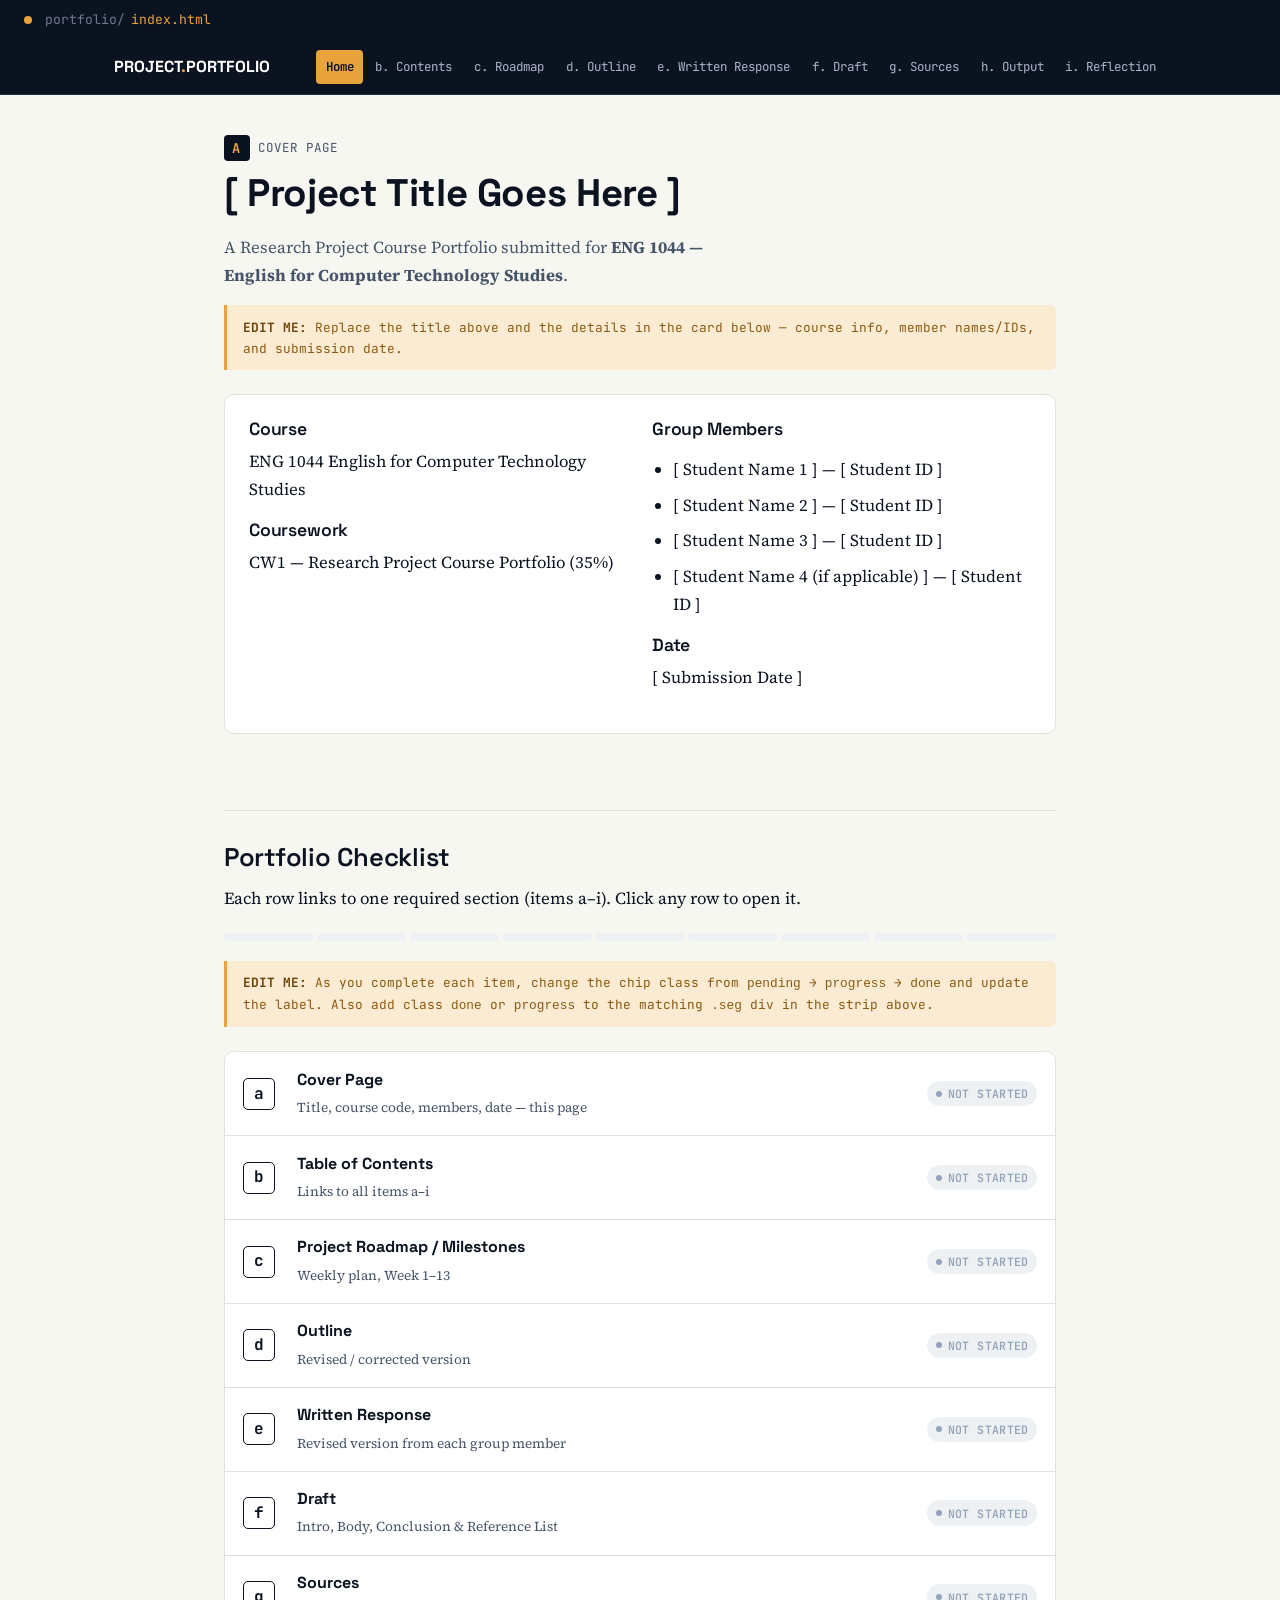
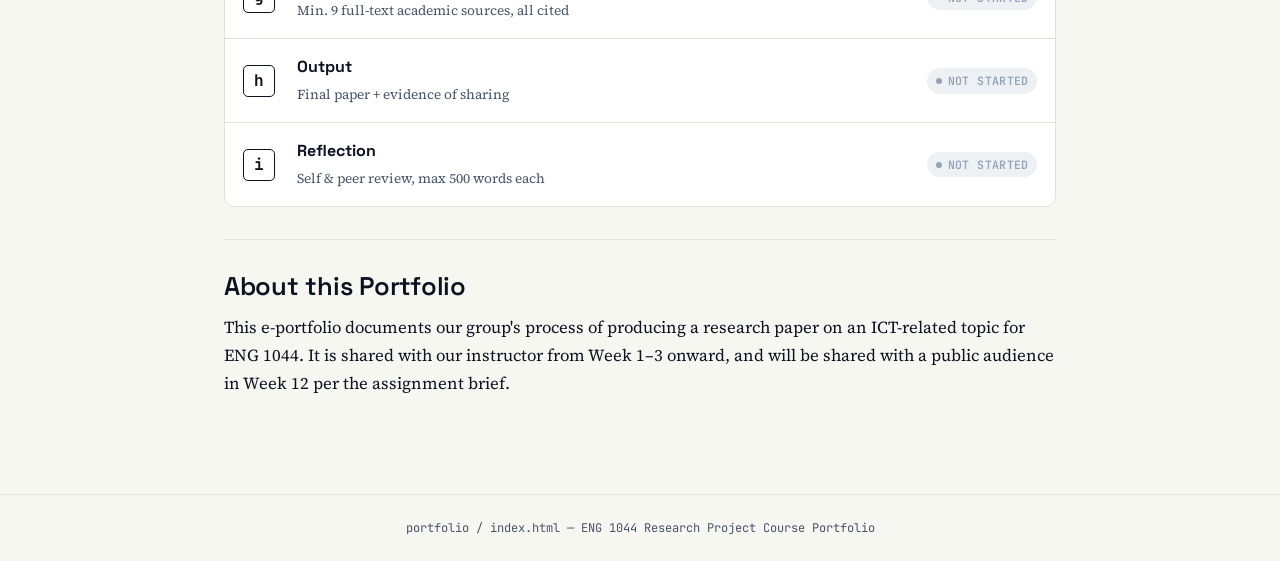
==== index.html @ fdf3e879 "Add files via upload" ====
<!DOCTYPE html>
<html lang="en">
<head>
<meta charset="UTF-8">
<meta name="viewport" content="width=device-width, initial-scale=1.0">
<title>Home — ENG 1044 Portfolio</title>
<link rel="stylesheet" href="styles.css">
<script>window.CURRENT_PAGE='home'; window.CURRENT_PATH='portfolio/index.html';</script>
</head>
<body>
<div id="topbar-mount"></div>
<div id="nav-mount"></div>
<main>

  <!-- ======= (a) COVER PAGE ======= -->
  <section class="page-header" style="border-bottom:none;margin-bottom:1rem;">
    <div class="eyebrow"><span class="letter-badge">a</span> Cover Page</div>
    <h1>[ Project Title Goes Here ]</h1>
    <p class="lede">A Research Project Course Portfolio submitted for <strong>ENG 1044 — English for Computer Technology Studies</strong>.</p>
    <div class="edit-note"><strong>EDIT ME:</strong> Replace the title above and the details in the card below — course info, member names/IDs, and submission date.</div>
    <div class="card">
      <div class="grid-2">
        <div>
          <h3>Course</h3><p>ENG 1044 English for Computer Technology Studies</p>
          <h3>Coursework</h3><p>CW1 — Research Project Course Portfolio (35%)</p>
        </div>
        <div>
          <h3>Group Members</h3>
          <ul class="styled">
            <li>[ Student Name 1 ] — [ Student ID ]</li>
            <li>[ Student Name 2 ] — [ Student ID ]</li>
            <li>[ Student Name 3 ] — [ Student ID ]</li>
            <li>[ Student Name 4 (if applicable) ] — [ Student ID ]</li>
          </ul>
          <h3>Date</h3><p>[ Submission Date ]</p>
        </div>
      </div>
    </div>
  </section>

  <hr class="div">

  <!-- ======= PORTFOLIO CHECKLIST LEDGER ======= -->
  <section>
    <h2>Portfolio Checklist</h2>
    <p class="lede">Each row links to one required section (items a–i). Click any row to open it.</p>

    <div class="progress-strip" aria-hidden="true">
      <div class="seg"></div><div class="seg"></div><div class="seg"></div>
      <div class="seg"></div><div class="seg"></div><div class="seg"></div>
      <div class="seg"></div><div class="seg"></div><div class="seg"></div>
    </div>
    <div class="edit-note"><strong>EDIT ME:</strong> As you complete each item, change the chip class from <code>pending</code> → <code>progress</code> → <code>done</code> and update the label. Also add class <code>done</code> or <code>progress</code> to the matching <code>.seg</code> div in the strip above.</div>

    <div class="ledger">
      <a class="ledger-row" href="index.html">
        <span class="ledger-letter">a</span>
        <span class="ledger-text"><strong>Cover Page</strong><small>Title, course code, members, date — this page</small></span>
        <span class="chip pending">Not started</span>
      </a>
      <a class="ledger-row" href="b-toc.html">
        <span class="ledger-letter">b</span>
        <span class="ledger-text"><strong>Table of Contents</strong><small>Links to all items a–i</small></span>
        <span class="chip pending">Not started</span>
      </a>
      <a class="ledger-row" href="c-roadmap.html">
        <span class="ledger-letter">c</span>
        <span class="ledger-text"><strong>Project Roadmap / Milestones</strong><small>Weekly plan, Week 1–13</small></span>
        <span class="chip pending">Not started</span>
      </a>
      <a class="ledger-row" href="d-outline.html">
        <span class="ledger-letter">d</span>
        <span class="ledger-text"><strong>Outline</strong><small>Revised / corrected version</small></span>
        <span class="chip pending">Not started</span>
      </a>
      <a class="ledger-row" href="e-written-response.html">
        <span class="ledger-letter">e</span>
        <span class="ledger-text"><strong>Written Response</strong><small>Revised version from each group member</small></span>
        <span class="chip pending">Not started</span>
      </a>
      <a class="ledger-row" href="f-draft.html">
        <span class="ledger-letter">f</span>
        <span class="ledger-text"><strong>Draft</strong><small>Intro, Body, Conclusion &amp; Reference List</small></span>
        <span class="chip pending">Not started</span>
      </a>
      <a class="ledger-row" href="g-sources.html">
        <span class="ledger-letter">g</span>
        <span class="ledger-text"><strong>Sources</strong><small>Min. 9 full-text academic sources, all cited</small></span>
        <span class="chip pending">Not started</span>
      </a>
      <a class="ledger-row" href="h-output.html">
        <span class="ledger-letter">h</span>
        <span class="ledger-text"><strong>Output</strong><small>Final paper + evidence of sharing</small></span>
        <span class="chip pending">Not started</span>
      </a>
      <a class="ledger-row" href="i-reflection.html">
        <span class="ledger-letter">i</span>
        <span class="ledger-text"><strong>Reflection</strong><small>Self &amp; peer review, max 500 words each</small></span>
        <span class="chip pending">Not started</span>
      </a>
    </div>
  </section>

  <hr class="div">

  <section>
    <h2>About this Portfolio</h2>
    <p>This e-portfolio documents our group's process of producing a research paper on an ICT-related topic for ENG 1044. It is shared with our instructor from Week 1–3 onward, and will be shared with a public audience in Week 12 per the assignment brief.</p>
  </section>

</main>
<footer class="sitefoot">portfolio / index.html — ENG 1044 Research Project Course Portfolio</footer>
<script src="nav.js"></script>
</body>
</html>
---- styles.css ----
@import url('https://fonts.googleapis.com/css2?family=Space+Grotesk:wght@400;500;600;700&family=Source+Serif+4:opsz,wght@8..60,400;8..60,600&family=JetBrains+Mono:wght@400;500;600&display=swap');

:root {
  --ink: #0B1220;
  --ink-soft: #1B2A41;
  --paper: #F7F7F2;
  --paper-dim: #EFEFE8;
  --line: #E2E2DC;
  --slate: #475569;
  --accent: #E8A33D;
  --accent-dim: #FBEBD2;
  --good: #2F855A;
  --good-dim: #DCEEE3;
  --warn: #B45309;
  --warn-dim: #FBEBD2;
  --pending: #94A3B8;
  --pending-dim: #EEF1F4;
  --font-display: 'Space Grotesk', sans-serif;
  --font-body: 'Source Serif 4', serif;
  --font-mono: 'JetBrains Mono', monospace;
}

* { box-sizing: border-box; }
html { scroll-behavior: smooth; }
body { margin: 0; background: var(--paper); color: var(--ink); font-family: var(--font-body); font-size: 1.05rem; line-height: 1.65; -webkit-font-smoothing: antialiased; }
h1, h2, h3 { font-family: var(--font-display); color: var(--ink); line-height: 1.15; margin: 0 0 0.5em; letter-spacing: -0.01em; }
h1 { font-size: clamp(1.8rem, 3vw, 2.4rem); font-weight: 700; }
h2 { font-size: clamp(1.2rem, 2vw, 1.6rem); font-weight: 600; }
h3 { font-size: 1.1rem; font-weight: 600; }
p { margin: 0 0 1em; }
a { color: var(--ink); text-decoration-color: var(--accent); text-decoration-thickness: 2px; }
a:hover { color: var(--warn); }
::selection { background: var(--accent-dim); }
a:focus-visible { outline: 2px solid var(--accent); outline-offset: 2px; }

/* TOP BAR */
.topbar { background: var(--ink); color: #C9D1DD; font-family: var(--font-mono); font-size: 0.82rem; padding: 0.55rem 1.5rem; display: flex; align-items: center; gap: 0.4rem; flex-wrap: wrap; }
.topbar-dot { width: 8px; height: 8px; border-radius: 50%; background: var(--accent); display: inline-block; margin-right: 0.4rem; flex-shrink: 0; }
.path-seg { color: #6B7A91; }
.path-current { color: var(--accent); }

/* NAV */
nav.sitenav { background: var(--ink); border-bottom: 1px solid #20304A; position: sticky; top: 0; z-index: 50; }
.nav-inner { max-width: 1100px; margin: 0 auto; padding: 0 1.5rem; display: flex; align-items: center; justify-content: space-between; flex-wrap: wrap; gap: 0.5rem 1rem; }
.nav-brand { font-family: var(--font-display); font-weight: 700; color: #fff; font-size: 1rem; padding: 0.9rem 0; text-decoration: none; white-space: nowrap; }
.nav-brand span { color: var(--accent); }
.nav-links { display: flex; flex-wrap: wrap; gap: 0.15rem; padding: 0.5rem 0; }
.nav-links a { font-family: var(--font-mono); font-size: 0.78rem; color: #A9B6C9; text-decoration: none; padding: 0.4rem 0.6rem; border-radius: 4px; white-space: nowrap; }
.nav-links a:hover { color: #fff; background: #16233A; }
.nav-links a.active { color: var(--ink); background: var(--accent); font-weight: 600; }

/* MAIN */
main { max-width: 880px; margin: 0 auto; padding: 2.5rem 1.5rem 5rem; }
.page-header { border-bottom: 2px solid var(--ink); padding-bottom: 1.25rem; margin-bottom: 2rem; }
.page-header p.lede { font-size: 1.05rem; color: var(--slate); margin: 0.6rem 0 0; max-width: 60ch; }

/* EYEBROW */
.eyebrow { font-family: var(--font-mono); font-size: 0.78rem; text-transform: uppercase; letter-spacing: 0.08em; color: var(--slate); display: flex; align-items: center; gap: 0.5rem; margin-bottom: 0.6rem; }
.letter-badge { display: inline-flex; align-items: center; justify-content: center; width: 1.6rem; height: 1.6rem; background: var(--ink); color: var(--accent); font-weight: 700; border-radius: 4px; font-size: 0.85rem; flex-shrink: 0; }

/* CHIP — always inline-flex, never block */
.chip { display: inline-flex; align-items: center; gap: 0.35rem; font-family: var(--font-mono); font-size: 0.72rem; font-weight: 600; padding: 0.2rem 0.55rem; border-radius: 999px; text-transform: uppercase; letter-spacing: 0.03em; vertical-align: middle; white-space: nowrap; }
.chip::before { content: ''; width: 6px; height: 6px; border-radius: 50%; background: currentColor; flex-shrink: 0; }
.chip.done { background: var(--good-dim); color: var(--good); }
.chip.progress { background: var(--warn-dim); color: var(--warn); }
.chip.pending { background: var(--pending-dim); color: var(--pending); }

/* EDIT NOTE */
.edit-note { background: var(--accent-dim); border-left: 3px solid var(--accent); padding: 0.7rem 1rem; font-family: var(--font-mono); font-size: 0.8rem; color: #8A5A12; margin: 1rem 0 1.5rem; border-radius: 0 6px 6px 0; }
.edit-note strong { color: #6B4309; }

/* CARD */
.card { background: #fff; border: 1px solid var(--line); border-radius: 10px; padding: 1.5rem; margin-bottom: 1.5rem; }
.card > h3:first-child { margin-top: 0; }

/* PANEL DARK */
.panel-dark { background: var(--ink); color: #DCE3EE; border-radius: 10px; padding: 1.5rem; margin-bottom: 1.5rem; }
.panel-dark h3 { color: #fff; margin-top: 0; }

/* TABLE */
table.data { width: 100%; border-collapse: collapse; margin: 1rem 0 1.5rem; font-size: 0.95rem; }
table.data caption { text-align: left; font-family: var(--font-mono); font-size: 0.78rem; color: var(--slate); margin-bottom: 0.5rem; }
table.data th, table.data td { border: 1px solid var(--line); padding: 0.65rem 0.8rem; text-align: left; vertical-align: top; }
table.data th { background: var(--ink); color: #fff; font-family: var(--font-display); font-weight: 600; font-size: 0.85rem; }
table.data tr:nth-child(even) td { background: var(--paper-dim); }

/* LEDGER */
.ledger { border: 1px solid var(--line); border-radius: 10px; overflow: hidden; background: #fff; }
.ledger-row { display: grid; grid-template-columns: 2.4rem 1fr auto; gap: 1rem; align-items: center; padding: 0.9rem 1.1rem; border-bottom: 1px solid var(--line); text-decoration: none; color: var(--ink); transition: background 0.15s; }
.ledger-row:last-child { border-bottom: none; }
.ledger-row:hover { background: var(--paper-dim); }
.ledger-letter { font-family: var(--font-mono); font-weight: 700; font-size: 1rem; width: 2rem; height: 2rem; display: flex; align-items: center; justify-content: center; border: 1.5px solid var(--ink); border-radius: 5px; flex-shrink: 0; }
.ledger-text strong { display: block; font-family: var(--font-display); font-size: 1rem; }
.ledger-text small { color: var(--slate); font-size: 0.85rem; }

/* PROGRESS STRIP */
.progress-strip { display: flex; gap: 4px; margin: 1.25rem 0; }
.progress-strip .seg { flex: 1; height: 8px; border-radius: 4px; background: var(--pending-dim); }
.progress-strip .seg.done { background: var(--good); }
.progress-strip .seg.progress { background: var(--accent); }

/* TIMELINE */
.timeline { position: relative; padding-left: 2rem; border-left: 2px solid var(--line); margin: 1.5rem 0; }
.timeline-item { position: relative; margin-bottom: 1.8rem; }
.timeline-item::before { content: ''; position: absolute; left: -2.45rem; top: 0.25rem; width: 12px; height: 12px; border-radius: 50%; background: var(--accent); border: 2px solid var(--ink); }
.timeline-week { font-family: var(--font-mono); font-size: 0.78rem; color: var(--slate); text-transform: uppercase; letter-spacing: 0.04em; margin-bottom: 0.2rem; }
.timeline-item h3 { margin-bottom: 0.3rem; }

/* FOOTER */
footer.sitefoot { border-top: 1px solid var(--line); padding: 1.5rem; text-align: center; font-family: var(--font-mono); font-size: 0.75rem; color: var(--slate); }

/* UTILS */
.grid-2 { display: grid; grid-template-columns: 1fr 1fr; gap: 1.5rem; }
@media (max-width: 700px) { .grid-2 { grid-template-columns: 1fr; } }
.btn { display: inline-flex; align-items: center; gap: 0.4rem; font-family: var(--font-mono); font-size: 0.82rem; font-weight: 600; background: var(--ink); color: #fff; padding: 0.55rem 1rem; border-radius: 6px; text-decoration: none; }
.btn:hover { background: var(--ink-soft); color: #fff; }
.btn.outline { background: transparent; color: var(--ink); border: 1.5px solid var(--ink); }
.tag-list { display: flex; flex-wrap: wrap; gap: 0.5rem; margin: 0.4rem 0 1rem; }
.tag { font-family: var(--font-mono); font-size: 0.72rem; background: var(--paper-dim); border: 1px solid var(--line); padding: 0.2rem 0.55rem; border-radius: 999px; color: var(--slate); }
hr.div { border: none; border-top: 1px solid var(--line); margin: 2rem 0; }
ul.styled, ol.styled { padding-left: 1.3rem; }
ul.styled li, ol.styled li { margin-bottom: 0.5rem; }
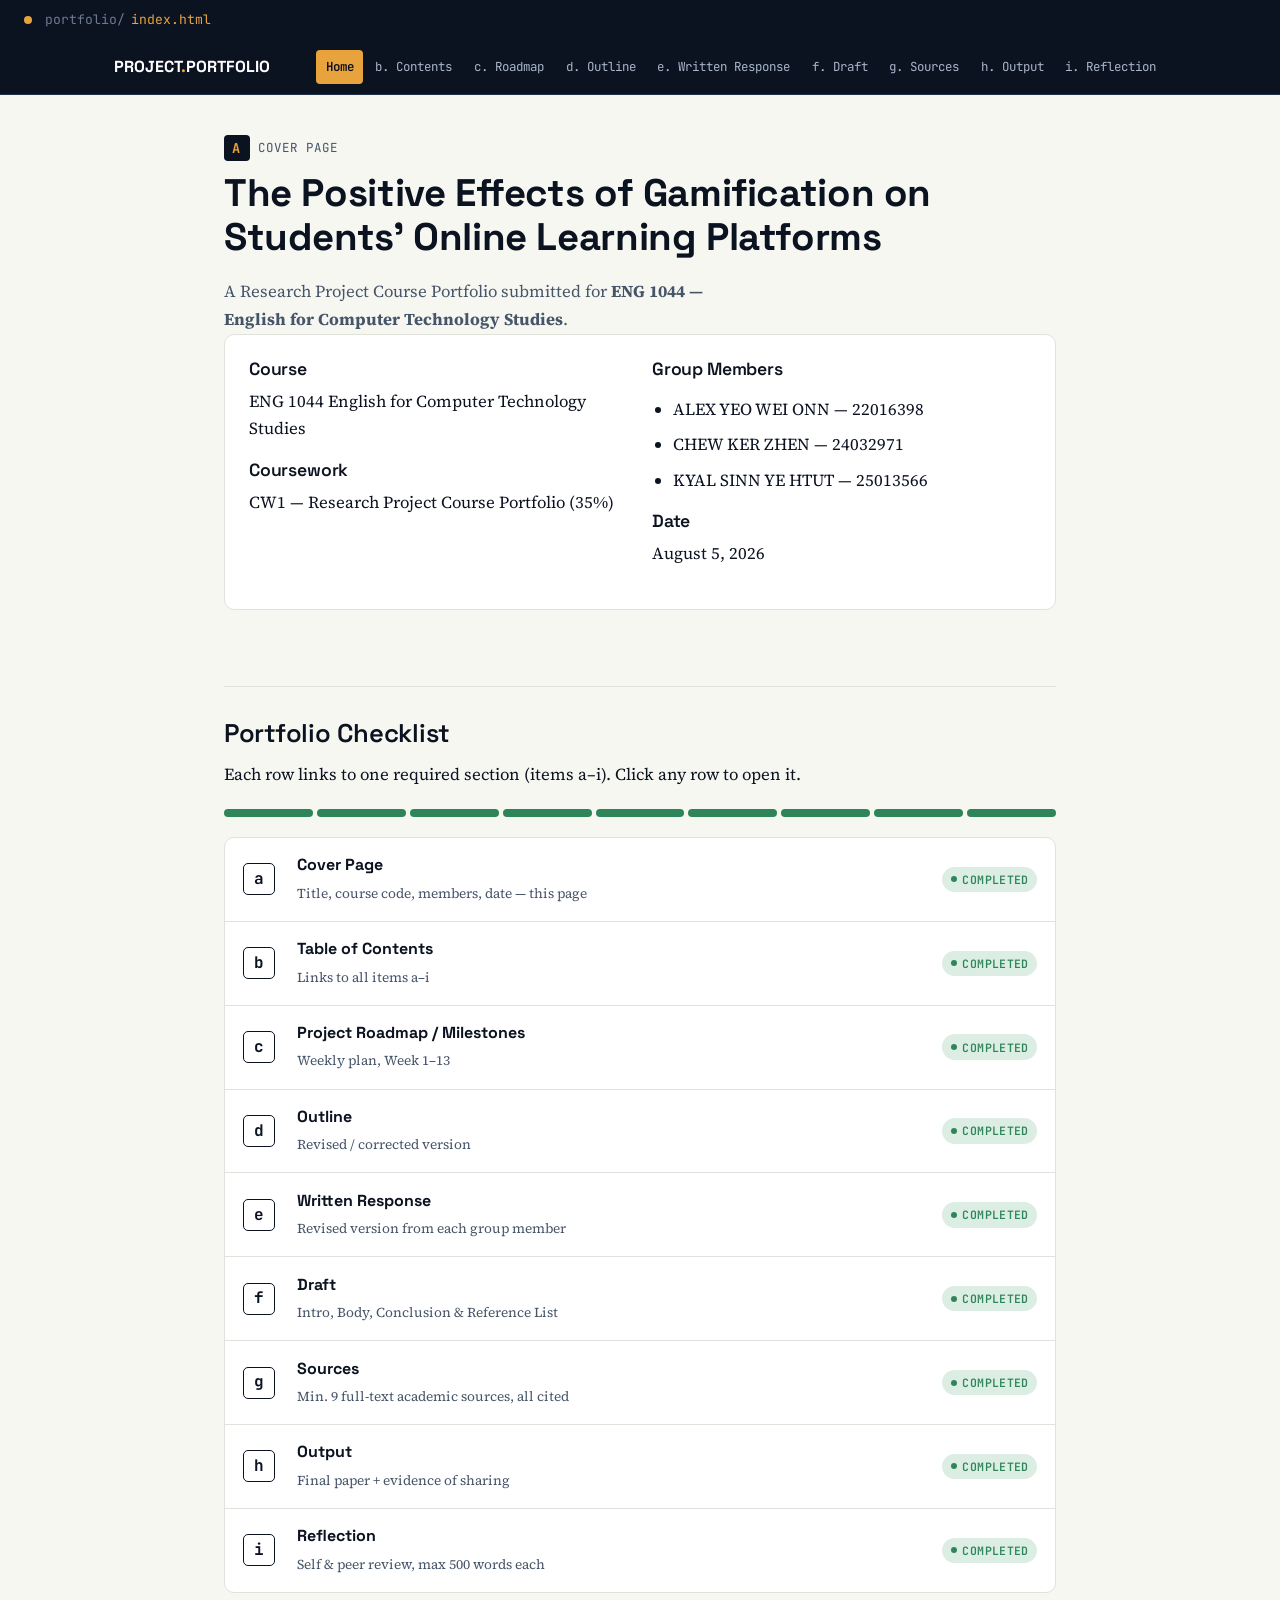
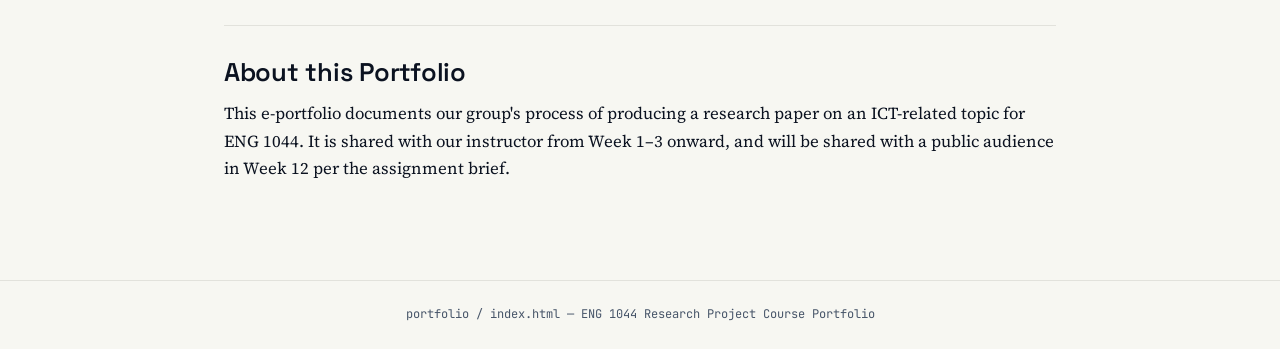
==== commit 69f08311: "Update cover page title and group member details" ====
--- a/index.html
+++ b/index.html
@@ -15,9 +15,8 @@
   <!-- ======= (a) COVER PAGE ======= -->
   <section class="page-header" style="border-bottom:none;margin-bottom:1rem;">
     <div class="eyebrow"><span class="letter-badge">a</span> Cover Page</div>
-    <h1>[ Project Title Goes Here ]</h1>
+    <h1>The Positive Effects of Gamification on Students' Online Learning Platforms</h1>
     <p class="lede">A Research Project Course Portfolio submitted for <strong>ENG 1044 — English for Computer Technology Studies</strong>.</p>
-    <div class="edit-note"><strong>EDIT ME:</strong> Replace the title above and the details in the card below — course info, member names/IDs, and submission date.</div>
     <div class="card">
       <div class="grid-2">
         <div>
@@ -27,12 +26,11 @@
         <div>
           <h3>Group Members</h3>
           <ul class="styled">
-            <li>[ Student Name 1 ] — [ Student ID ]</li>
-            <li>[ Student Name 2 ] — [ Student ID ]</li>
-            <li>[ Student Name 3 ] — [ Student ID ]</li>
-            <li>[ Student Name 4 (if applicable) ] — [ Student ID ]</li>
+            <li>ALEX YEO WEI ONN — 22016398</li>
+            <li>CHEW KER ZHEN — 24032971</li>
+            <li>KYAL SINN YE HTUT — 25013566</li>
           </ul>
-          <h3>Date</h3><p>[ Submission Date ]</p>
+          <h3>Date</h3><p>August 5, 2026</p>
         </div>
       </div>
     </div>
@@ -46,57 +44,56 @@
     <p class="lede">Each row links to one required section (items a–i). Click any row to open it.</p>
 
     <div class="progress-strip" aria-hidden="true">
-      <div class="seg"></div><div class="seg"></div><div class="seg"></div>
-      <div class="seg"></div><div class="seg"></div><div class="seg"></div>
-      <div class="seg"></div><div class="seg"></div><div class="seg"></div>
+      <div class="seg done"></div><div class="seg done"></div><div class="seg done"></div>
+      <div class="seg done"></div><div class="seg done"></div><div class="seg done"></div>
+      <div class="seg done"></div><div class="seg done"></div><div class="seg done"></div>
     </div>
-    <div class="edit-note"><strong>EDIT ME:</strong> As you complete each item, change the chip class from <code>pending</code> → <code>progress</code> → <code>done</code> and update the label. Also add class <code>done</code> or <code>progress</code> to the matching <code>.seg</code> div in the strip above.</div>
 
     <div class="ledger">
       <a class="ledger-row" href="index.html">
         <span class="ledger-letter">a</span>
         <span class="ledger-text"><strong>Cover Page</strong><small>Title, course code, members, date — this page</small></span>
-        <span class="chip pending">Not started</span>
+        <span class="chip done">Completed</span>
       </a>
       <a class="ledger-row" href="b-toc.html">
         <span class="ledger-letter">b</span>
         <span class="ledger-text"><strong>Table of Contents</strong><small>Links to all items a–i</small></span>
-        <span class="chip pending">Not started</span>
+        <span class="chip done">Completed</span>
       </a>
       <a class="ledger-row" href="c-roadmap.html">
         <span class="ledger-letter">c</span>
         <span class="ledger-text"><strong>Project Roadmap / Milestones</strong><small>Weekly plan, Week 1–13</small></span>
-        <span class="chip pending">Not started</span>
+        <span class="chip done">Completed</span>
       </a>
       <a class="ledger-row" href="d-outline.html">
         <span class="ledger-letter">d</span>
         <span class="ledger-text"><strong>Outline</strong><small>Revised / corrected version</small></span>
-        <span class="chip pending">Not started</span>
+        <span class="chip done">Completed</span>
       </a>
       <a class="ledger-row" href="e-written-response.html">
         <span class="ledger-letter">e</span>
         <span class="ledger-text"><strong>Written Response</strong><small>Revised version from each group member</small></span>
-        <span class="chip pending">Not started</span>
+        <span class="chip done">Completed</span>
       </a>
       <a class="ledger-row" href="f-draft.html">
         <span class="ledger-letter">f</span>
         <span class="ledger-text"><strong>Draft</strong><small>Intro, Body, Conclusion &amp; Reference List</small></span>
-        <span class="chip pending">Not started</span>
+        <span class="chip done">Completed</span>
       </a>
       <a class="ledger-row" href="g-sources.html">
         <span class="ledger-letter">g</span>
         <span class="ledger-text"><strong>Sources</strong><small>Min. 9 full-text academic sources, all cited</small></span>
-        <span class="chip pending">Not started</span>
+        <span class="chip done">Completed</span>
       </a>
       <a class="ledger-row" href="h-output.html">
         <span class="ledger-letter">h</span>
         <span class="ledger-text"><strong>Output</strong><small>Final paper + evidence of sharing</small></span>
-        <span class="chip pending">Not started</span>
+        <span class="chip done">Completed</span>
       </a>
       <a class="ledger-row" href="i-reflection.html">
         <span class="ledger-letter">i</span>
         <span class="ledger-text"><strong>Reflection</strong><small>Self &amp; peer review, max 500 words each</small></span>
-        <span class="chip pending">Not started</span>
+        <span class="chip done">Completed</span>
       </a>
     </div>
   </section>
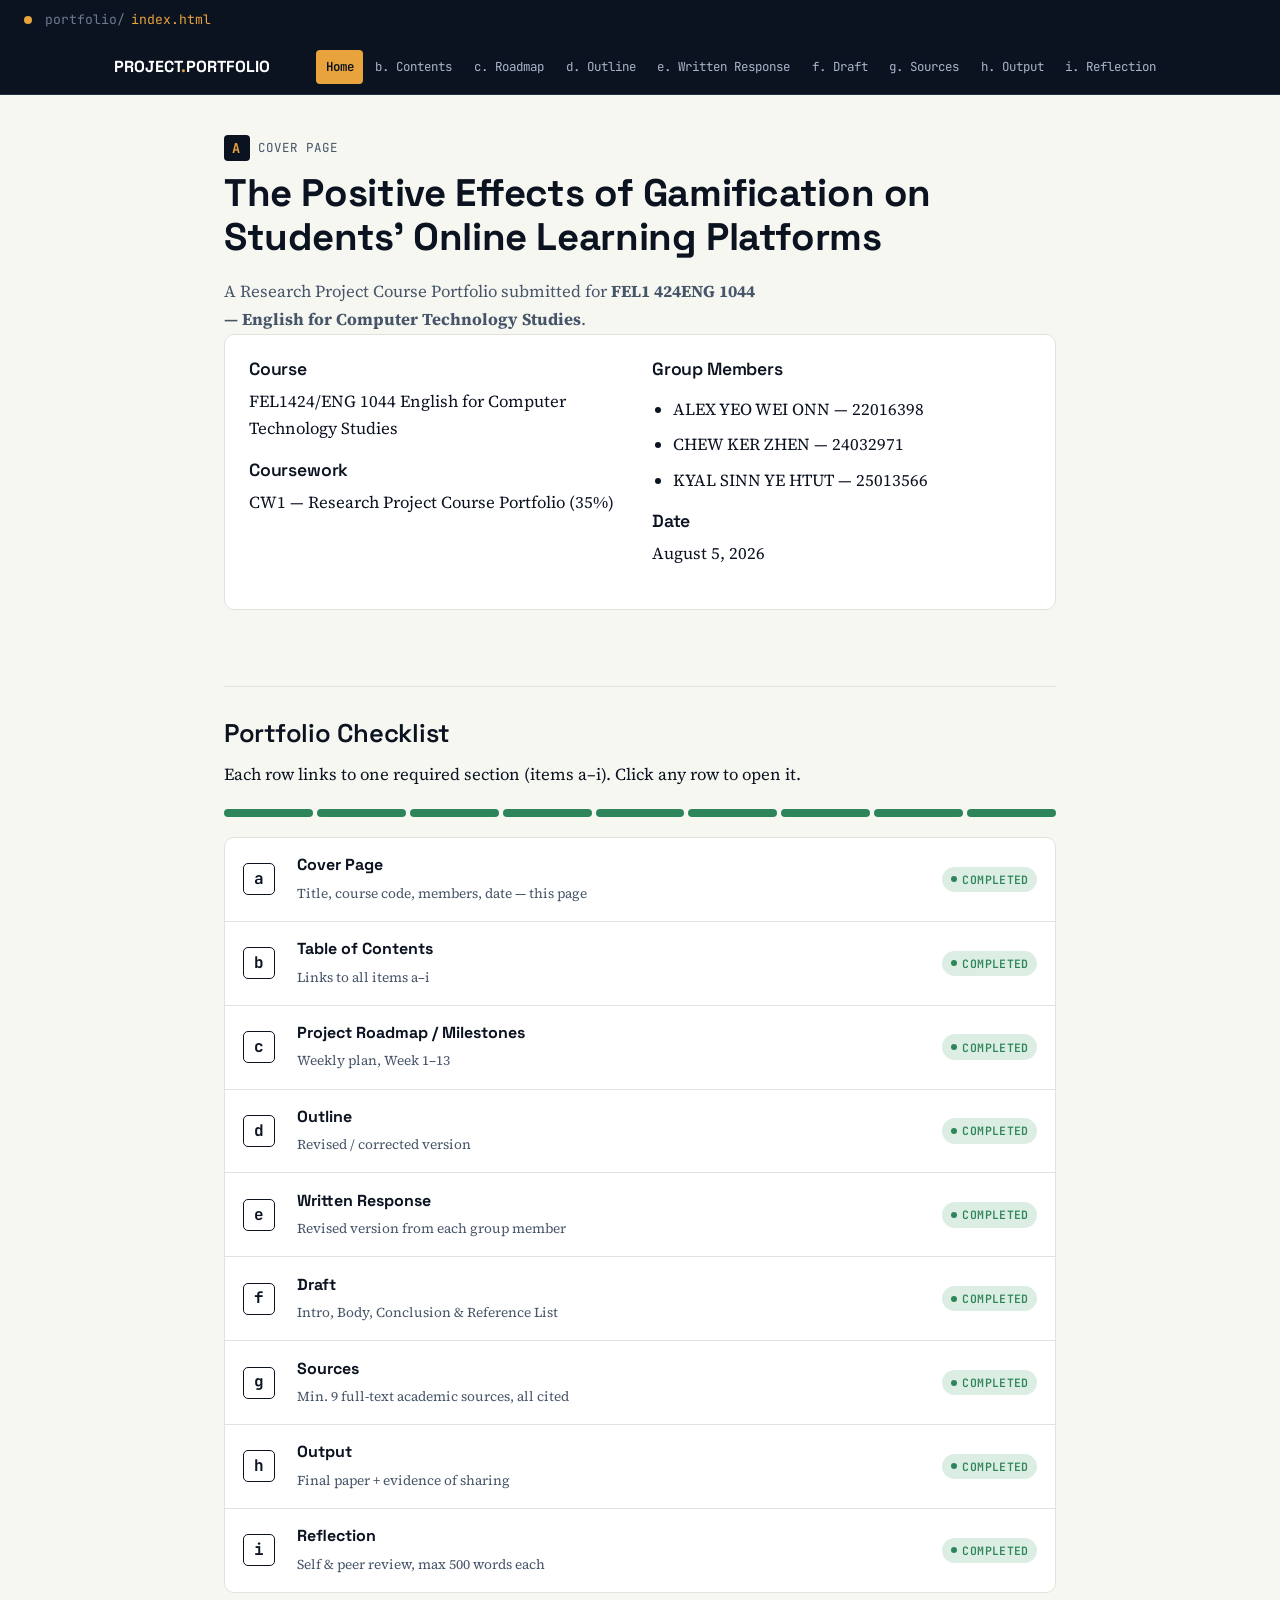
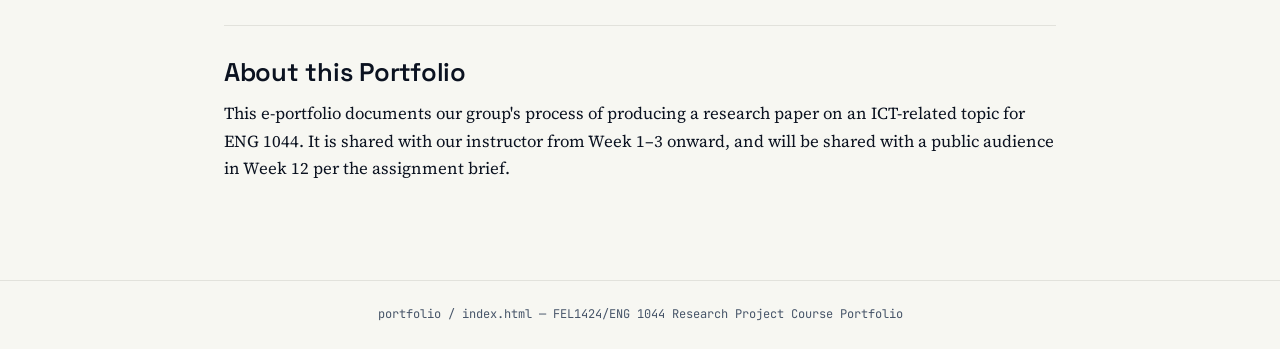
==== commit e52459a9: "Update course title and footer in index.html" ====
--- a/index.html
+++ b/index.html
@@ -3,7 +3,7 @@
 <head>
 <meta charset="UTF-8">
 <meta name="viewport" content="width=device-width, initial-scale=1.0">
-<title>Home — ENG 1044 Portfolio</title>
+<title>Home — FEL1424/ENG 1044 Portfolio</title>
 <link rel="stylesheet" href="styles.css">
 <script>window.CURRENT_PAGE='home'; window.CURRENT_PATH='portfolio/index.html';</script>
 </head>
@@ -16,11 +16,11 @@
   <section class="page-header" style="border-bottom:none;margin-bottom:1rem;">
     <div class="eyebrow"><span class="letter-badge">a</span> Cover Page</div>
     <h1>The Positive Effects of Gamification on Students' Online Learning Platforms</h1>
-    <p class="lede">A Research Project Course Portfolio submitted for <strong>ENG 1044 — English for Computer Technology Studies</strong>.</p>
+    <p class="lede">A Research Project Course Portfolio submitted for <strong>FEL1 424ENG 1044 — English for Computer Technology Studies</strong>.</p>
     <div class="card">
       <div class="grid-2">
         <div>
-          <h3>Course</h3><p>ENG 1044 English for Computer Technology Studies</p>
+          <h3>Course</h3><p>FEL1424/ENG 1044 English for Computer Technology Studies</p>
           <h3>Coursework</h3><p>CW1 — Research Project Course Portfolio (35%)</p>
         </div>
         <div>
@@ -106,7 +106,7 @@
   </section>
 
 </main>
-<footer class="sitefoot">portfolio / index.html — ENG 1044 Research Project Course Portfolio</footer>
+<footer class="sitefoot">portfolio / index.html — FEL1424/ENG 1044 Research Project Course Portfolio</footer>
 <script src="nav.js"></script>
 </body>
 </html>
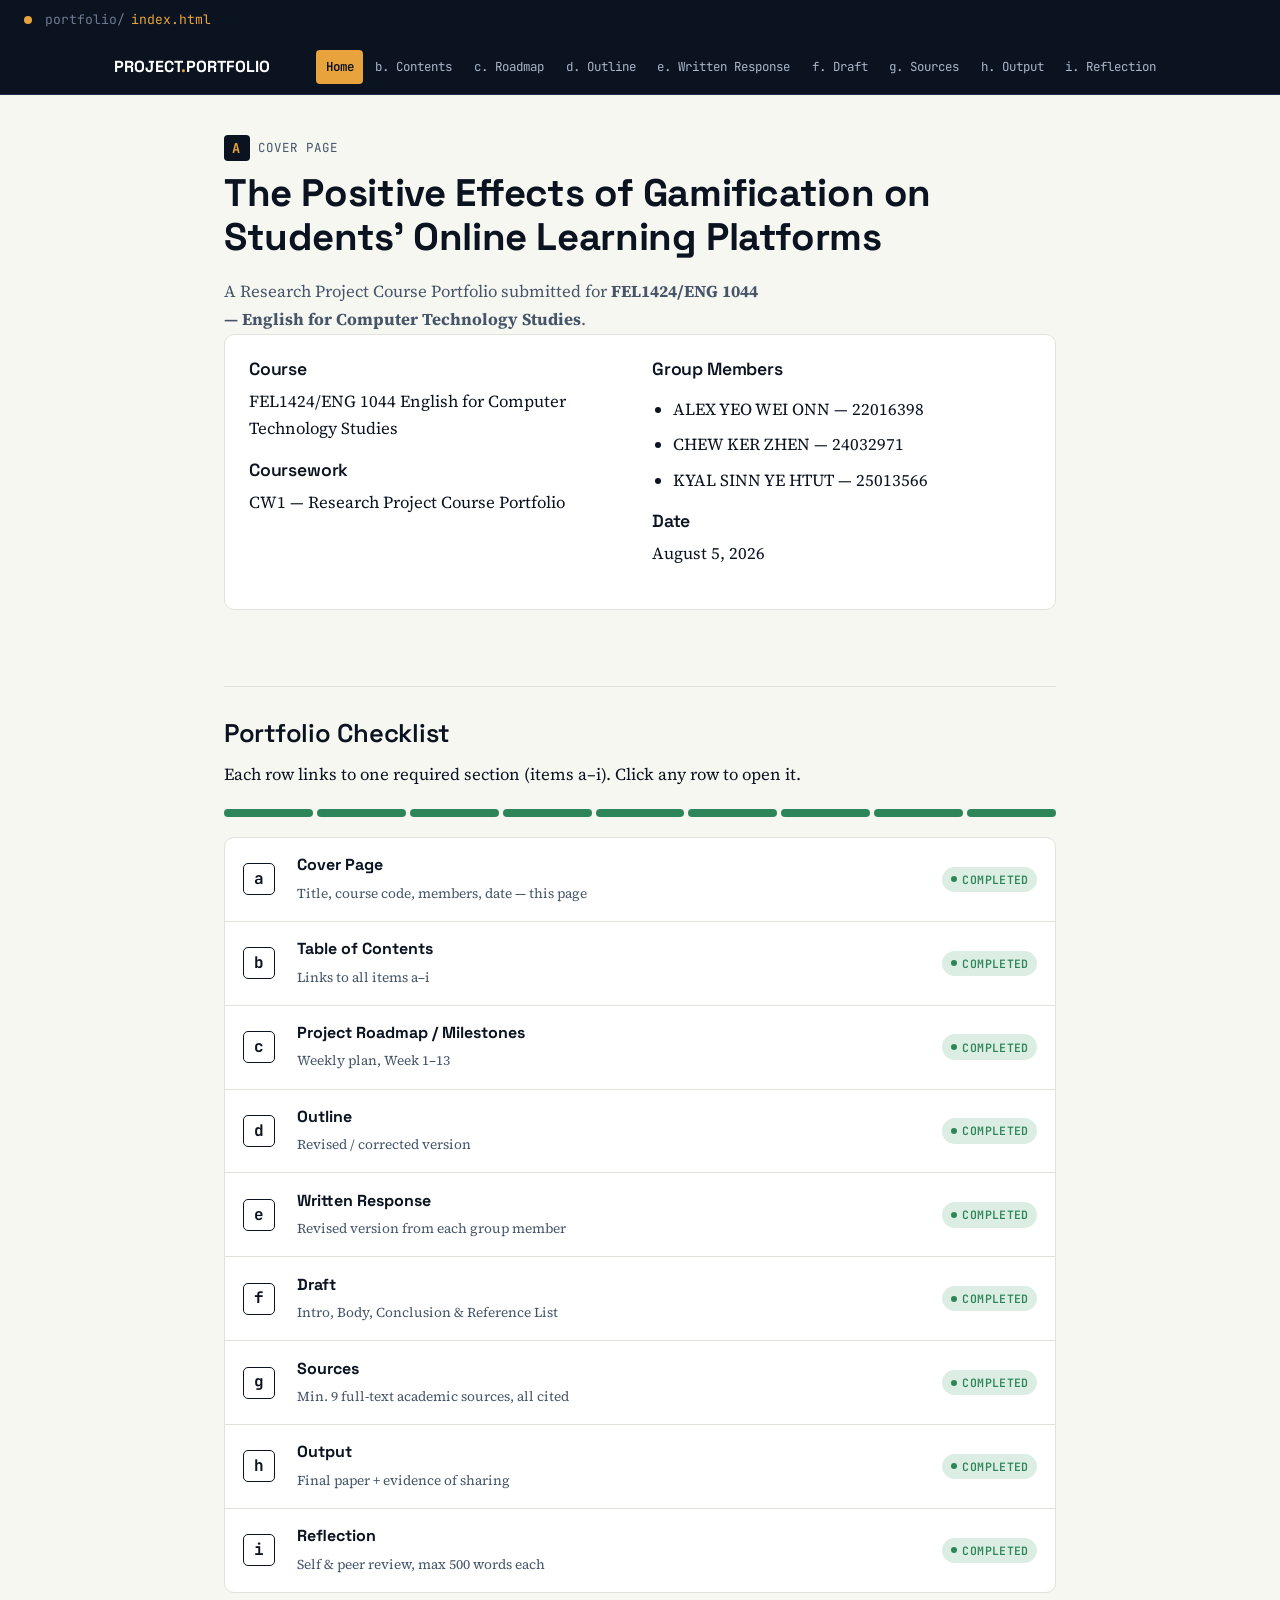
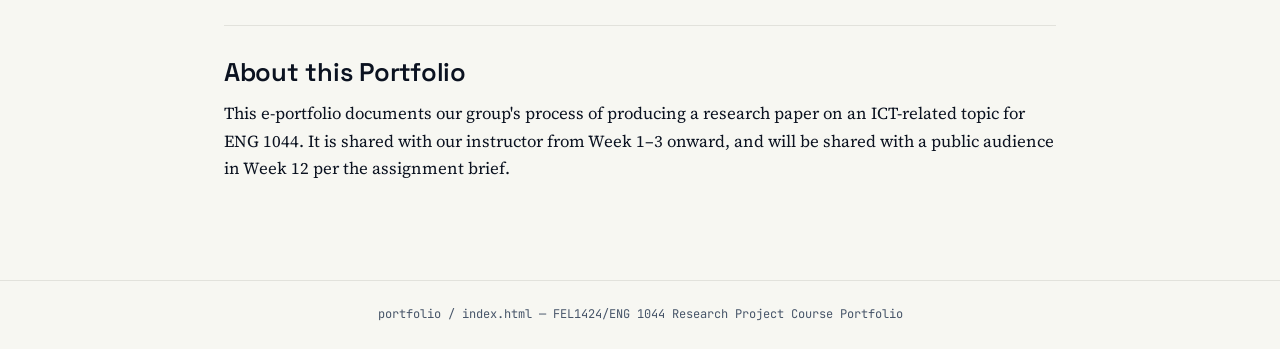
==== commit 0622dd05: "Fix course code formatting in index.html" ====
--- a/index.html
+++ b/index.html
@@ -16,12 +16,12 @@
   <section class="page-header" style="border-bottom:none;margin-bottom:1rem;">
     <div class="eyebrow"><span class="letter-badge">a</span> Cover Page</div>
     <h1>The Positive Effects of Gamification on Students' Online Learning Platforms</h1>
-    <p class="lede">A Research Project Course Portfolio submitted for <strong>FEL1 424ENG 1044 — English for Computer Technology Studies</strong>.</p>
+    <p class="lede">A Research Project Course Portfolio submitted for <strong>FEL1424/ENG 1044 — English for Computer Technology Studies</strong>.</p>
     <div class="card">
       <div class="grid-2">
         <div>
           <h3>Course</h3><p>FEL1424/ENG 1044 English for Computer Technology Studies</p>
-          <h3>Coursework</h3><p>CW1 — Research Project Course Portfolio (35%)</p>
+          <h3>Coursework</h3><p>CW1 — Research Project Course Portfolio </p>
         </div>
         <div>
           <h3>Group Members</h3>
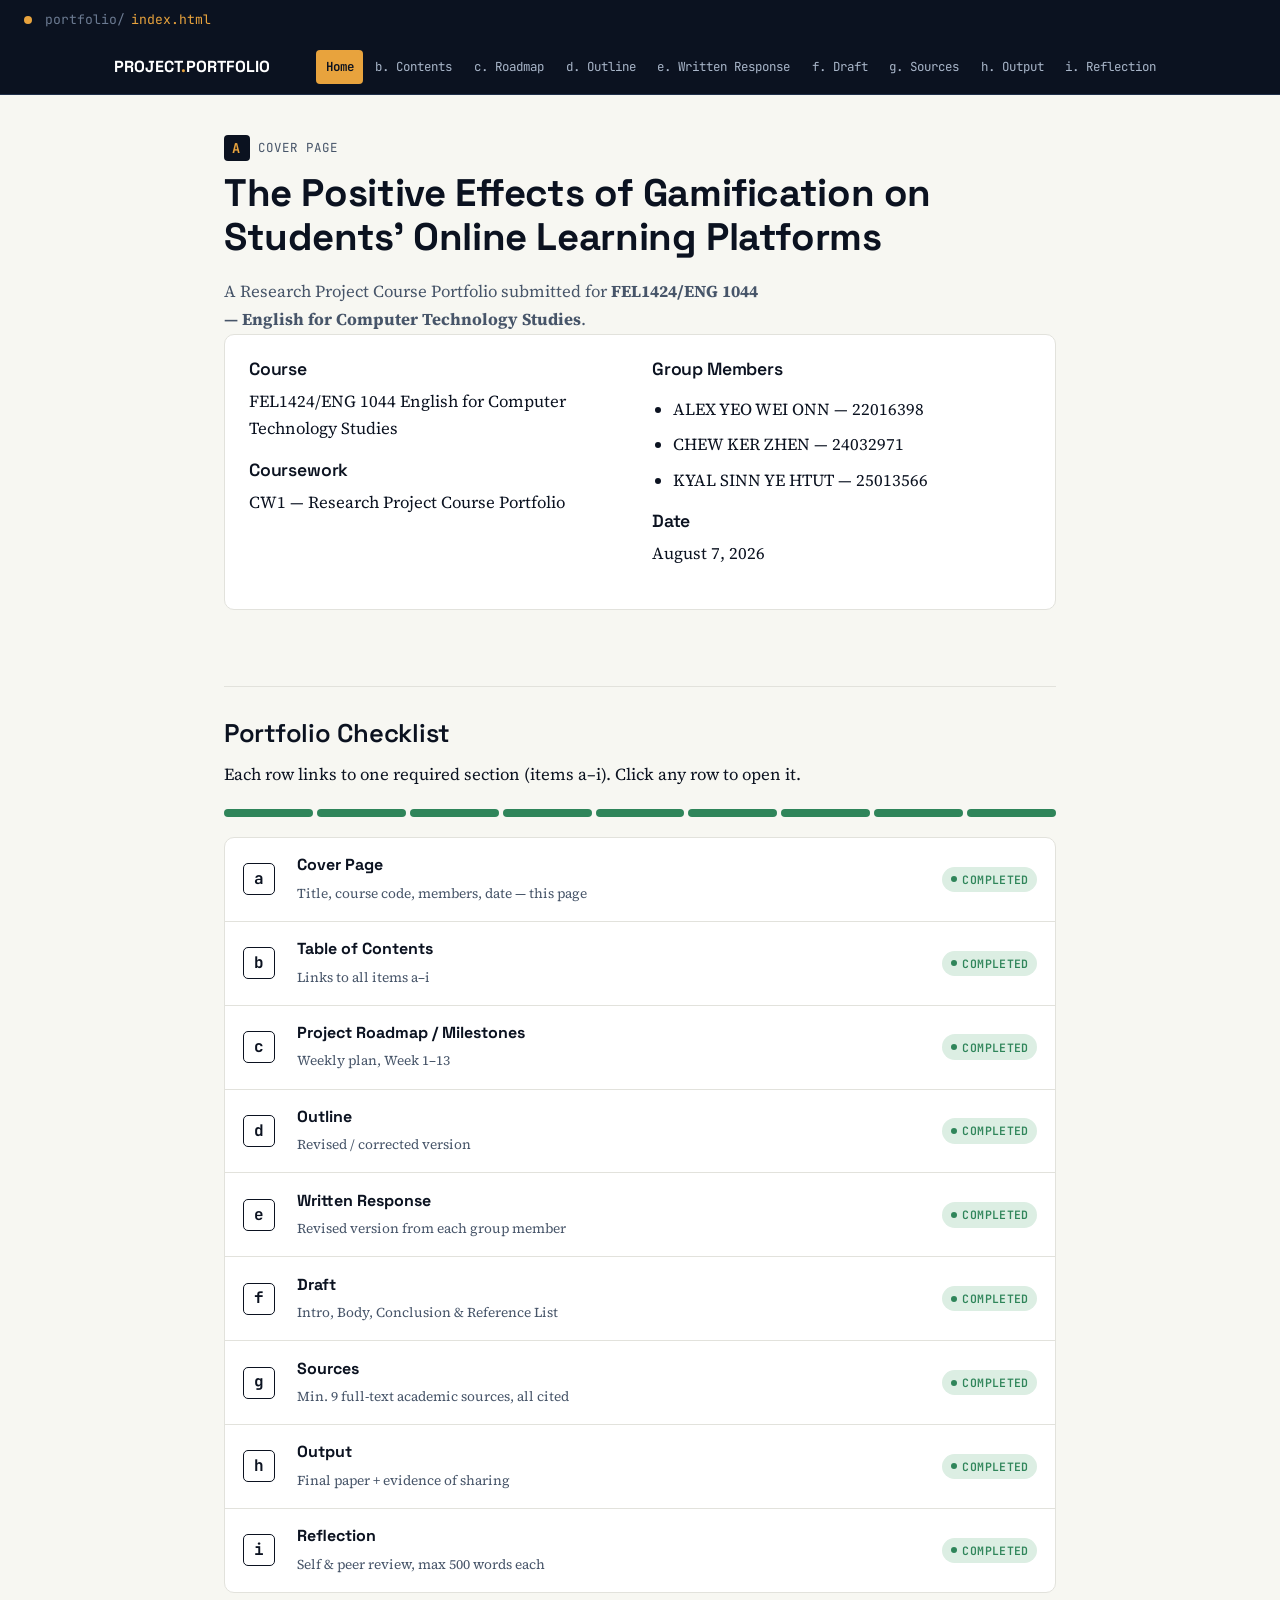
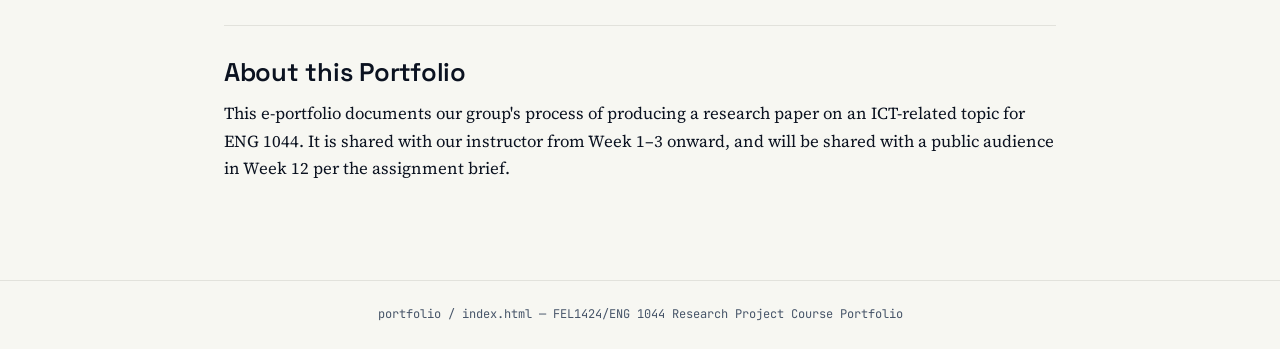
==== commit 64f3b079: "Update date from August 5 to August 7, 2026" ====
--- a/index.html
+++ b/index.html
@@ -30,7 +30,7 @@
             <li>CHEW KER ZHEN — 24032971</li>
             <li>KYAL SINN YE HTUT — 25013566</li>
           </ul>
-          <h3>Date</h3><p>August 5, 2026</p>
+          <h3>Date</h3><p>August 7, 2026</p>
         </div>
       </div>
     </div>
